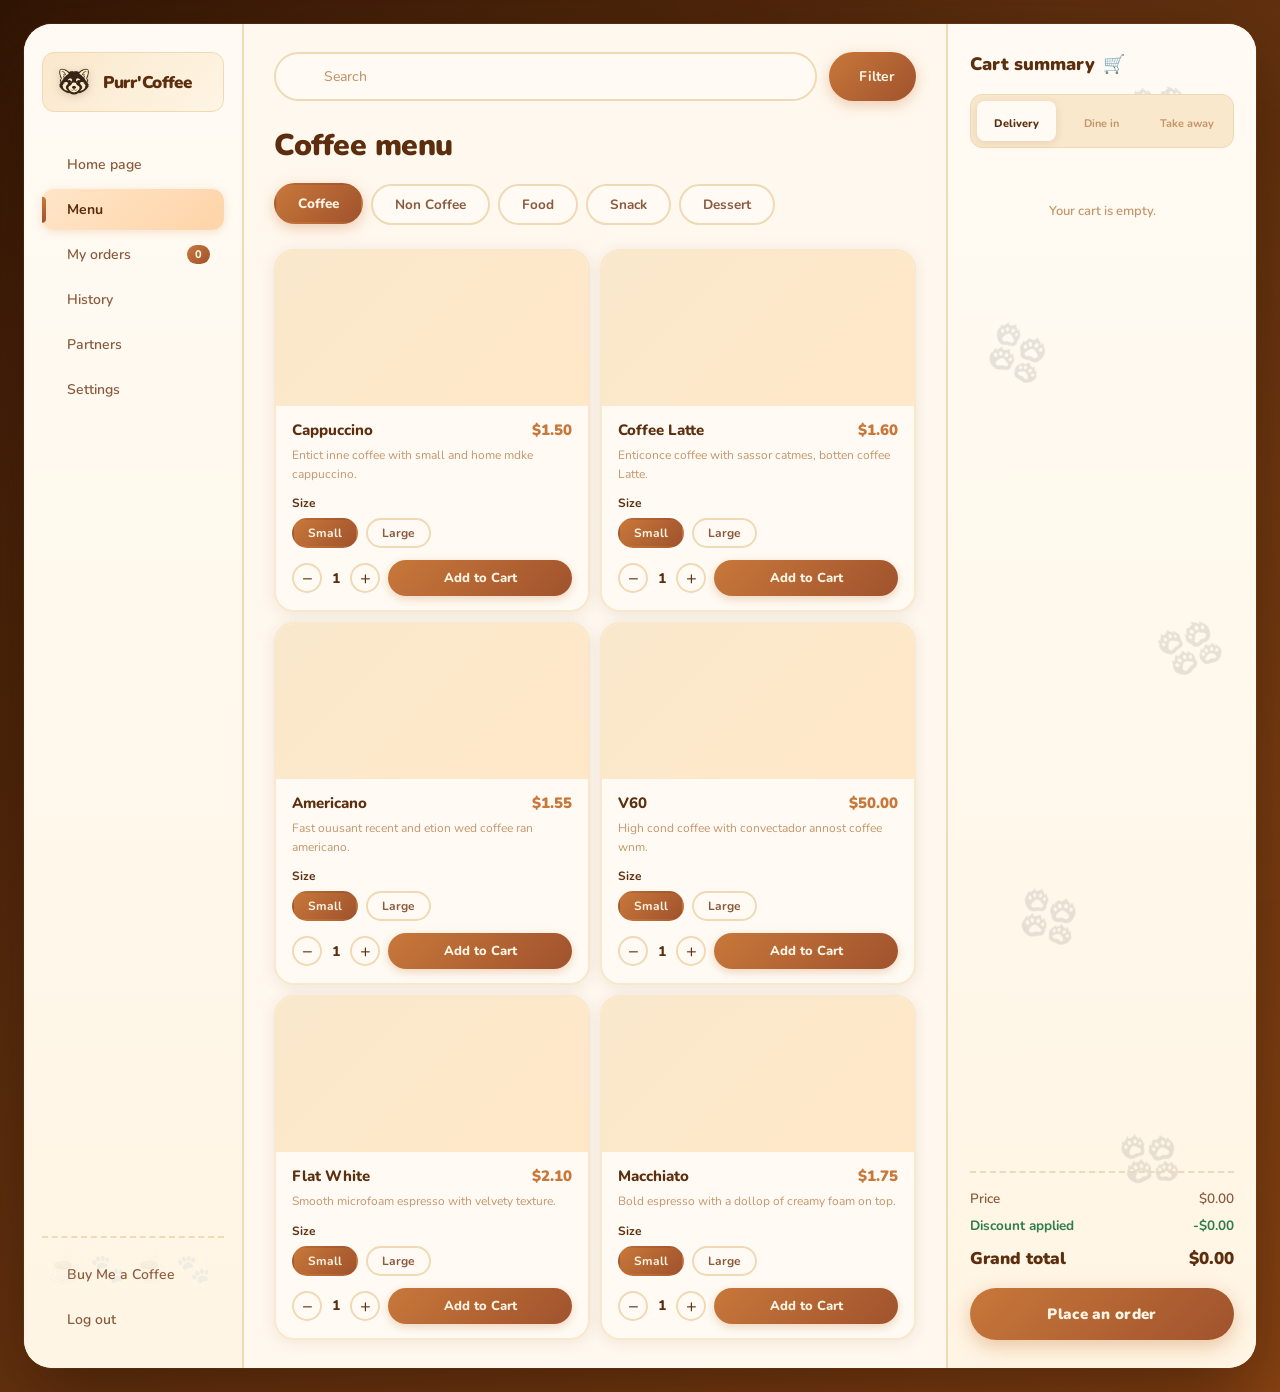
==== index.html @ 82ee4112 "Projeto Purr'Coffee Website da cafeteria Purr'Coffee." ====
<!doctype html>
<html lang="pt-BR">
  <head>
    <meta charset="UTF-8" />
    <meta name="viewport" content="width=device-width, initial-scale=1.0" />
    <title>Purr'Coffee</title>
    <link rel="stylesheet" href="css/style.css" />
    <link rel="preconnect" href="https://fonts.googleapis.com" />
    <link
      href="https://fonts.googleapis.com/css2?family=Nunito:wght@400;500;600;700;800;900&display=swap"
      rel="stylesheet"
    />
    <link
      rel="stylesheet"
      href="https://unpkg.com/@phosphor-icons/web@2.1.1/src/bold/style.css"
    />
    <link rel="stylesheet" href="css/icons.css" />
    <link rel="stylesheet" href="css/pix-modal.css" />
  </head>
  <body>
    <div class="app">
      <!-- SIDEBAR -->
      <aside class="sidebar">
        <div class="sidebar-top">
          <div class="logo">
            <img src="imgs/cabeca.png" alt="Purr'Coffee" class="logo-img" />
            <span class="logo-text">Purr'Coffee</span>
          </div>

          <nav class="nav">
            <a class="nav-link" data-page="home" href="home.html">
              <i class="ph-bold ph-house"></i>
              Home page
            </a>
            <a class="nav-link active" data-page="menu">
              <i class="ph-bold ph-list"></i>
              Menu
            </a>
            <a class="nav-link" data-page="orders" href="orders.html">
              <i class="ph-bold ph-shopping-cart"></i>
              My orders
              <span class="badge" id="cartBadge">0</span>
            </a>
            <a class="nav-link" data-page="history" href="history.html">
              <i class="ph-bold ph-clock-counter-clockwise"></i>
              History
            </a>
            <a class="nav-link" data-page="partners" href="partners.html">
              <i class="ph-bold ph-users"></i>
              Partners
            </a>
            <a class="nav-link" data-page="settings" href="settings.html">
              <i class="ph-bold ph-gear-six"></i>
              Settings
            </a>
          </nav>
        </div>

        <div class="sidebar-bottom">
          <a class="nav-link pix-donate-btn" href="#">
            <i class="ph-bold ph-heart"></i>
            Buy Me a Coffee
          </a>
          <a class="nav-link" id="logoutBtn">
            <i class="ph-bold ph-sign-out"></i>
            Log out
          </a>
        </div>
      </aside>

      <!-- MAIN CONTENT -->
      <main class="content">
        <header class="topbar">
          <div class="search-wrap">
            <i class="ph-bold ph-magnifying-glass search-icon"></i>
            <input type="text" id="search" placeholder="Search" />
          </div>
          <button class="filter-btn">
            <i class="ph-bold ph-sliders"></i>
            Filter
          </button>
        </header>

        <h1 class="page-title">Coffee menu</h1>

        <div class="tabs" id="tabs">
          <button class="tab active" data-category="coffee">Coffee</button>
          <button class="tab" data-category="noncoffee">Non Coffee</button>
          <button class="tab" data-category="food">Food</button>
          <button class="tab" data-category="snack">Snack</button>
          <button class="tab" data-category="dessert">Dessert</button>
        </div>

        <div class="products" id="products"></div>
      </main>

      <!-- CART SIDEBAR -->
      <aside class="cart-sidebar">
        <h2 class="cart-title">Cart summary</h2>

        <div class="delivery-options">
          <button class="delivery-btn active" data-type="Delivery">
            <i class="ph-bold ph-truck"></i>
            <span>Delivery</span>
          </button>
          <button class="delivery-btn" data-type="Dine in">
            <i class="ph-bold ph-fork-knife"></i>
            <span>Dine in</span>
          </button>
          <button class="delivery-btn" data-type="Take away">
            <i class="ph-bold ph-bag"></i>
            <span>Take away</span>
          </button>
        </div>

        <div class="cart-items" id="cartItems">
          <p class="empty-cart">Your cart is empty.</p>
        </div>

        <div class="cart-summary">
          <div class="summary-row">
            <span>Price</span>
            <span id="priceEl">$0.00</span>
          </div>
          <div class="summary-row discount-row">
            <span>Discount applied</span>
            <span id="discountEl">-$0.00</span>
          </div>
          <div class="summary-row total-row">
            <span>Grand total</span>
            <span id="totalEl">$0.00</span>
          </div>
        </div>

        <button class="place-order-btn" id="placeOrderBtn">
          Place an order
        </button>
      </aside>
    </div>

    <div class="toast" id="toast"></div>

    <script src="script.js"></script>
    <script src="js/pix-support.js"></script>
  </body>
</html>
---- css/style.css ----
/* ===== RESET & BASE ===== */
*,
*::before,
*::after {
  margin: 0;
  padding: 0;
  box-sizing: border-box;
}

@import url("https://fonts.googleapis.com/css2?family=Nunito:wght@400;500;600;700;800;900&display=swap");

:root {
  /* ── Paleta aconchegante ── */
  --cream: #fff5e4; /* creme quente */
  --caramel: #c8783a; /* caramelo vibrante */
  --mocha: #5c2e0e; /* marrom profundo */
  --latte: #e8a87c; /* latte suave */
  --cappuccino: #a0522d; /* cappuccino */

  /* ── Derivados do creme ── */
  --cream-dark: #f0d9b5; /* borda, hover fundo */
  --cream-mid: #fae8cc; /* fundo de abas inativas */
  --cream-light: #fffbf4; /* cards, sidebar, cart */
  --cream-bg: #fff8ee; /* fundo da área de conteúdo */

  /* ── Derivados do marrom ── */
  --brown: var(--mocha);
  --brown-mid: #8b5a3c; /* marrom médio */
  --brown-muted: #c4956a; /* placeholder, desc */
  --brown-hover: #3e1a08; /* hover profundo */

  /* ── Aliases ── */
  --border: var(--cream-dark);
  --text: var(--mocha);
  --text-muted: var(--brown-muted);

  --shadow: 0 4px 24px rgba(92, 46, 14, 0.13);
  --shadow-card: 0 2px 16px rgba(92, 46, 14, 0.09);
  --shadow-hover: 0 8px 32px rgba(92, 46, 14, 0.18);
  --radius: 20px;
  --radius-sm: 12px;
  --radius-xs: 8px;
}

body {
  font-family: "Nunito", "Inter", Arial, sans-serif;
  background: linear-gradient(135deg, #2c1203 0%, #5c2e0e 40%, #8b4513 100%);
  min-height: 100vh;
  display: flex;
  align-items: center;
  justify-content: center;
  padding: 24px;
  color: var(--mocha);
}

/* Padrão de fundo sutil */
body::before {
  content: "";
  position: fixed;
  inset: 0;
  background-image:
    radial-gradient(
      circle at 20% 30%,
      rgba(200, 120, 58, 0.08) 0%,
      transparent 50%
    ),
    radial-gradient(
      circle at 80% 70%,
      rgba(200, 120, 58, 0.06) 0%,
      transparent 50%
    );
  pointer-events: none;
  z-index: 0;
}

/* ===== APP LAYOUT ===== */
.app {
  width: 100%;
  max-width: 1240px;
  min-height: 88vh;
  display: grid;
  grid-template-columns: 220px 1fr 310px;
  background: var(--cream-bg);
  border-radius: 28px;
  overflow: hidden;
  box-shadow:
    0 32px 80px rgba(44, 18, 3, 0.55),
    0 0 0 1px rgba(200, 120, 58, 0.15);
  position: relative;
  z-index: 1;
}

/* ===== SIDEBAR ===== */
.sidebar {
  background: linear-gradient(180deg, #fffbf4 0%, #fff5e4 100%);
  padding: 28px 18px;
  display: flex;
  flex-direction: column;
  justify-content: space-between;
  border-right: 2px solid var(--cream-dark);
  position: relative;
  overflow: hidden;
}

/* Decoração de fundo da sidebar */
.sidebar::after {
  content: "☕🐾☕🐾";
  position: absolute;
  bottom: 80px;
  left: 50%;
  transform: translateX(-50%);
  font-size: 28px;
  opacity: 0.06;
  white-space: nowrap;
  pointer-events: none;
  letter-spacing: 8px;
}

.logo {
  display: flex;
  align-items: center;
  gap: 10px;
  margin-bottom: 32px;
  padding: 10px 12px;
  background: linear-gradient(135deg, var(--cream-mid), var(--cream));
  border-radius: var(--radius-sm);
  border: 1.5px solid var(--cream-dark);
}

.logo-img {
  width: 38px;
  height: 38px;
  object-fit: contain;
  flex-shrink: 0;
  filter: drop-shadow(0 2px 4px rgba(92, 46, 14, 0.2));
  animation: gentleFloat 3s ease-in-out infinite;
}

@keyframes gentleFloat {
  0%,
  100% {
    transform: translateY(0) rotate(0deg);
  }
  50% {
    transform: translateY(-4px) rotate(2deg);
  }
}

.logo-text {
  font-size: 17px;
  font-weight: 900;
  color: var(--mocha);
  letter-spacing: -0.3px;
  font-family: "Nunito", sans-serif;
}

.nav {
  display: flex;
  flex-direction: column;
  gap: 4px;
}

.nav-link {
  display: flex;
  align-items: center;
  gap: 11px;
  padding: 11px 14px;
  border-radius: var(--radius-sm);
  cursor: pointer;
  font-size: 14px;
  font-weight: 600;
  color: var(--brown-mid);
  transition:
    background 0.2s,
    color 0.2s,
    transform 0.15s;
  text-decoration: none;
  position: relative;
  font-family: "Nunito", sans-serif;
}

.nav-link svg {
  width: 18px;
  height: 18px;
  flex-shrink: 0;
}

.nav-link:hover {
  background: var(--cream-mid);
  color: var(--mocha);
  transform: translateX(2px);
}

.nav-link.active {
  background: linear-gradient(135deg, #ffe5c8, #ffd4a8);
  color: var(--mocha);
  font-weight: 700;
  box-shadow: 0 2px 10px rgba(200, 120, 58, 0.2);
}

.nav-link.active::before {
  content: "";
  position: absolute;
  left: 0;
  top: 50%;
  transform: translateY(-50%);
  width: 4px;
  height: 65%;
  background: linear-gradient(180deg, var(--caramel), var(--cappuccino));
  border-radius: 0 4px 4px 0;
}

.badge {
  background: linear-gradient(135deg, var(--caramel), var(--cappuccino));
  color: var(--cream);
  font-size: 11px;
  font-weight: 800;
  padding: 2px 8px;
  border-radius: 20px;
  margin-left: auto;
  font-family: "Nunito", sans-serif;
}

.sidebar-bottom {
  display: flex;
  flex-direction: column;
  gap: 4px;
  padding-top: 16px;
  border-top: 2px dashed var(--cream-dark);
}

/* ===== MAIN CONTENT ===== */
.content {
  padding: 28px 30px;
  overflow-y: auto;
  background: var(--cream-bg);
}

.topbar {
  display: flex;
  gap: 12px;
  margin-bottom: 24px;
}

.search-wrap {
  flex: 1;
  position: relative;
}

.search-icon {
  position: absolute;
  left: 18px;
  top: 50%;
  transform: translateY(-50%);
  font-size: 17px;
  color: var(--brown-muted);
  pointer-events: none;
  line-height: 1;
}

#search {
  width: 100%;
  padding: 13px 18px 13px 48px;
  border-radius: 50px;
  border: 2px solid var(--cream-dark);
  background: var(--cream-light);
  font-size: 14px;
  color: var(--mocha);
  outline: none;
  transition:
    border-color 0.2s,
    box-shadow 0.2s;
  font-family: "Nunito", sans-serif;
  font-weight: 600;
}

#search:focus {
  border-color: var(--caramel);
  box-shadow: 0 0 0 3px rgba(200, 120, 58, 0.12);
}

#search::placeholder {
  color: var(--brown-muted);
  font-weight: 500;
}

.filter-btn {
  display: flex;
  align-items: center;
  gap: 8px;
  padding: 13px 22px;
  border-radius: 50px;
  border: none;
  background: linear-gradient(135deg, var(--caramel), var(--cappuccino));
  color: var(--cream);
  font-size: 14px;
  font-weight: 700;
  cursor: pointer;
  transition:
    transform 0.18s,
    box-shadow 0.18s;
  font-family: "Nunito", sans-serif;
  box-shadow: 0 4px 14px rgba(200, 120, 58, 0.35);
}

.filter-btn svg {
  width: 16px;
  height: 16px;
}

.filter-btn:hover {
  transform: translateY(-2px);
  box-shadow: 0 6px 20px rgba(200, 120, 58, 0.45);
}

.filter-btn:active {
  transform: translateY(0);
}

.page-title {
  font-size: 30px;
  font-weight: 900;
  margin-bottom: 18px;
  color: var(--mocha);
  font-family: "Nunito", sans-serif;
  letter-spacing: -0.5px;
}

.page-title::after {
  font-size: 24px;
}

/* ===== TABS ===== */
.tabs {
  display: flex;
  gap: 8px;
  margin-bottom: 24px;
  flex-wrap: wrap;
}

.tab {
  padding: 9px 22px;
  border-radius: 50px;
  border: 2px solid var(--cream-dark);
  background: var(--cream-light);
  color: var(--brown-mid);
  font-size: 13.5px;
  font-weight: 700;
  cursor: pointer;
  transition: all 0.2s;
  font-family: "Nunito", sans-serif;
}

.tab:hover {
  border-color: var(--caramel);
  color: var(--caramel);
  background: #fff1e0;
  transform: translateY(-1px);
}

.tab.active {
  background: linear-gradient(135deg, var(--caramel), var(--cappuccino));
  border-color: transparent;
  color: var(--cream);
  font-weight: 800;
  box-shadow: 0 4px 14px rgba(200, 120, 58, 0.35);
  transform: translateY(-1px);
}

/* ===== PRODUCT GRID ===== */
.products {
  display: grid;
  grid-template-columns: repeat(auto-fill, minmax(300px, 1fr));
  gap: 10px;
}

.card {
  background: var(--cream-light);
  border-radius: var(--radius);
  overflow: hidden;
  box-shadow: var(--shadow-card);
  display: flex;
  flex-direction: column;
  transition:
    box-shadow 0.25s,
    transform 0.25s;
  border: 2px solid var(--cream-mid);
}

.card:hover {
  box-shadow: var(--shadow-hover);
  transform: translateY(-4px) scale(1.01);
  border-color: var(--cream-dark);
}

.card-img {
  width: 100%;
  height: 155px;
  object-fit: cover;
  display: block;
  background: linear-gradient(135deg, var(--cream-mid), var(--cream));
}

.card-img-placeholder {
  width: 100%;
  height: 155px;
  background: linear-gradient(135deg, var(--cream-mid) 0%, #ffe8c8 100%);
  display: flex;
  align-items: center;
  justify-content: center;
  font-size: 60px;
}

.card-body {
  padding: 14px 16px;
  flex: 1;
  display: flex;
  flex-direction: column;
  gap: 0;
}

.card-header {
  display: flex;
  justify-content: space-between;
  align-items: flex-start;
  margin-bottom: 6px;
}

.card-name {
  font-size: 15px;
  font-weight: 800;
  color: var(--mocha);
  font-family: "Nunito", sans-serif;
}

.card-price {
  font-size: 15px;
  font-weight: 900;
  color: var(--caramel);
  white-space: nowrap;
  font-family: "Nunito", sans-serif;
}

.card-desc {
  font-size: 12px;
  color: var(--brown-muted);
  line-height: 1.55;
  margin-bottom: 12px;
  flex: 1;
  min-height: 0;
  font-family: "Nunito", sans-serif;
}

.size-label {
  font-size: 12px;
  font-weight: 700;
  color: var(--mocha);
  margin-bottom: 7px;
  font-family: "Nunito", sans-serif;
}

.sizes {
  display: flex;
  gap: 8px;
  margin-bottom: 12px;
}

.size-btn {
  padding: 5px 14px;
  border-radius: 50px;
  border: 2px solid var(--cream-dark);
  background: var(--cream-light);
  font-size: 12px;
  font-weight: 700;
  color: var(--brown-mid);
  cursor: pointer;
  transition: all 0.18s;
  font-family: "Nunito", sans-serif;
}

.size-btn:hover {
  border-color: var(--caramel);
  color: var(--caramel);
}

.size-btn.active {
  background: linear-gradient(135deg, var(--caramel), var(--cappuccino));
  border-color: transparent;
  color: var(--cream);
}

.card-actions {
  display: flex;
  align-items: center;
  gap: 8px;
  margin-top: auto;
}

.qty-controls {
  display: flex;
  align-items: center;
  gap: 4px;
  flex-shrink: 0;
}

.qty-btn {
  width: 30px;
  height: 30px;
  border-radius: 50%;
  border: 2px solid var(--cream-dark);
  background: var(--cream-light);
  font-size: 18px;
  color: var(--mocha);
  cursor: pointer;
  display: flex;
  align-items: center;
  justify-content: center;
  transition: all 0.15s;
  line-height: 1;
  padding: 0;
  flex-shrink: 0;
  font-family: "Nunito", sans-serif;
}

.qty-btn:hover {
  border-color: var(--caramel);
  background: #fff1e0;
  color: var(--caramel);
  transform: scale(1.1);
}

.qty-display {
  font-size: 14px;
  font-weight: 800;
  min-width: 20px;
  text-align: center;
  color: var(--mocha);
  font-family: "Nunito", sans-serif;
}

.add-btn {
  flex: 1;
  height: 36px;
  padding: 0 14px;
  border-radius: 50px;
  border: none;
  background: linear-gradient(135deg, var(--caramel), var(--cappuccino));
  color: var(--cream);
  font-size: 13px;
  font-weight: 800;
  cursor: pointer;
  transition:
    transform 0.18s,
    box-shadow 0.18s;
  white-space: nowrap;
  display: flex;
  align-items: center;
  justify-content: center;
  font-family: "Nunito", sans-serif;
  box-shadow: 0 3px 10px rgba(200, 120, 58, 0.3);
}

.add-btn:hover {
  transform: translateY(-2px);
  box-shadow: 0 6px 18px rgba(200, 120, 58, 0.45);
}

.add-btn:active {
  transform: translateY(0);
}

/* ===== CART SIDEBAR ===== */
.cart-sidebar {
  background: linear-gradient(180deg, #fffbf4 0%, #fff5e4 100%);
  border-left: 2px solid var(--cream-dark);
  padding: 28px 22px;
  display: flex;
  flex-direction: column;
  gap: 0;
  overflow-y: auto;
  position: relative;
}

/* Garante que o conteúdo fique acima das patinhas */
.cart-sidebar > * {
  position: relative;
  z-index: 1;
}

.paw-stamp {
  position: absolute;
  width: 64px;
  height: 64px;
  object-fit: contain;
  opacity: 0.1;
  pointer-events: none;
  user-select: none;
  z-index: 0;
  filter: sepia(1) saturate(0.5) brightness(0.4);
}

.cart-title {
  font-size: 18px;
  font-weight: 900;
  margin-bottom: 18px;
  color: var(--mocha);
  font-family: "Nunito", sans-serif;
  display: flex;
  align-items: center;
  gap: 8px;
}

.cart-title::after {
  content: "🛒";
  font-size: 18px;
}

/* ===== DELIVERY OPTIONS ===== */
.delivery-options {
  display: flex;
  gap: 6px;
  background: var(--cream-mid);
  border-radius: var(--radius-sm);
  padding: 6px;
  margin-bottom: 20px;
  border: 1.5px solid var(--cream-dark);
}

.delivery-btn {
  flex: 1;
  display: flex;
  flex-direction: column;
  align-items: center;
  gap: 5px;
  padding: 10px 6px;
  border-radius: var(--radius-xs);
  border: none;
  background: transparent;
  color: var(--brown-muted);
  font-size: 11px;
  font-weight: 700;
  cursor: pointer;
  transition: all 0.2s;
  font-family: "Nunito", sans-serif;
}

.delivery-btn svg {
  width: 20px;
  height: 20px;
}

.delivery-btn.active {
  background: var(--cream-light);
  color: var(--mocha);
  box-shadow: 0 2px 10px rgba(92, 46, 14, 0.12);
  font-weight: 800;
  border-radius: var(--radius-xs);
}

/* ===== CART ITEMS ===== */
.cart-items {
  flex: 1;
  display: flex;
  flex-direction: column;
  gap: 12px;
  margin-bottom: 20px;
  min-height: 80px;
}

.empty-cart {
  display: flex;
  flex-direction: column;
  align-items: center;
  gap: 10px;
  font-size: 13px;
  color: var(--brown-muted);
  text-align: center;
  padding: 24px 0;
  font-family: "Nunito", sans-serif;
  font-weight: 600;
}

.empty-cart i {
  font-size: 38px;
  color: var(--caramel);
  opacity: 0.6;
}

.cart-item {
  display: grid;
  grid-template-columns: 48px 1fr auto;
  gap: 10px;
  align-items: center;
  background: var(--cream-light);
  padding: 10px 12px;
  border-radius: var(--radius-sm);
  border: 1.5px solid var(--cream-dark);
  transition:
    transform 0.15s,
    box-shadow 0.15s;
}

.cart-item:hover {
  transform: translateX(2px);
  box-shadow: 0 3px 12px rgba(92, 46, 14, 0.08);
}

.cart-thumb {
  width: 48px;
  height: 48px;
  border-radius: 12px;
  background: linear-gradient(135deg, var(--cream-mid), #ffe8c8);
  display: flex;
  align-items: center;
  justify-content: center;
  font-size: 22px;
  overflow: hidden;
  flex-shrink: 0;
}

.cart-thumb img {
  width: 100%;
  height: 100%;
  object-fit: cover;
}

.cart-item-info {
  overflow: hidden;
}

.cart-item-name {
  font-size: 13px;
  font-weight: 800;
  color: var(--mocha);
  white-space: nowrap;
  overflow: hidden;
  text-overflow: ellipsis;
  font-family: "Nunito", sans-serif;
}

.cart-item-price {
  font-size: 12px;
  color: var(--caramel);
  margin-top: 2px;
  font-weight: 700;
  font-family: "Nunito", sans-serif;
}

.cart-qty-controls {
  display: flex;
  align-items: center;
  gap: 6px;
}

.cart-qty-btn {
  width: 24px;
  height: 24px;
  border-radius: 50%;
  border: 2px solid var(--cream-dark);
  background: var(--cream-light);
  font-size: 14px;
  color: var(--mocha);
  cursor: pointer;
  display: flex;
  align-items: center;
  justify-content: center;
  line-height: 1;
  transition: all 0.15s;
  font-family: "Nunito", sans-serif;
}

.cart-qty-btn:hover {
  background: #fff1e0;
  border-color: var(--caramel);
  color: var(--caramel);
}

.cart-qty-display {
  font-size: 13px;
  font-weight: 800;
  min-width: 14px;
  text-align: center;
  color: var(--mocha);
  font-family: "Nunito", sans-serif;
}

/* ===== CART SUMMARY ===== */
.cart-summary {
  border-top: 2px dashed var(--cream-dark);
  padding-top: 16px;
  display: flex;
  flex-direction: column;
  gap: 8px;
  margin-bottom: 18px;
}

.summary-row {
  display: flex;
  justify-content: space-between;
  font-size: 13.5px;
  color: var(--brown-mid);
  font-family: "Nunito", sans-serif;
  font-weight: 600;
}

.discount-row {
  color: #2e7d4f;
  font-weight: 700;
}

.total-row {
  font-size: 17px;
  font-weight: 900;
  color: var(--mocha);
  margin-top: 4px;
  font-family: "Nunito", sans-serif;
}

.place-order-btn {
  width: 100%;
  padding: 16px;
  border-radius: 50px;
  border: none;
  background: linear-gradient(
    135deg,
    var(--caramel) 0%,
    var(--cappuccino) 100%
  );
  color: var(--cream);
  font-size: 15px;
  font-weight: 900;
  cursor: pointer;
  transition:
    transform 0.2s,
    box-shadow 0.2s;
  letter-spacing: 0.3px;
  font-family: "Nunito", sans-serif;
  box-shadow: 0 6px 20px rgba(200, 120, 58, 0.4);
}

.place-order-btn:hover {
  transform: translateY(-3px);
  box-shadow: 0 10px 28px rgba(200, 120, 58, 0.55);
}

.place-order-btn:active {
  transform: translateY(0);
}

/* ===== TOAST ===== */
.toast {
  position: fixed;
  bottom: 28px;
  right: 28px;
  background: linear-gradient(135deg, var(--mocha), var(--brown-hover));
  color: var(--cream);
  padding: 14px 22px;
  border-radius: 18px;
  font-size: 14px;
  font-weight: 700;
  box-shadow: 0 8px 28px rgba(44, 18, 3, 0.45);
  z-index: 9999;
  opacity: 0;
  transform: translateY(14px) scale(0.95);
  transition:
    opacity 0.28s,
    transform 0.28s;
  pointer-events: none;
  font-family: "Nunito", sans-serif;
  border: 1.5px solid rgba(200, 120, 58, 0.3);
}

.toast::before {
  content: "☕ ";
}

.toast.show {
  opacity: 1;
  transform: translateY(0) scale(1);
}

/* ===== SCROLLBAR ===== */
::-webkit-scrollbar {
  width: 6px;
}
::-webkit-scrollbar-track {
  background: var(--cream-mid);
  border-radius: 10px;
}
::-webkit-scrollbar-thumb {
  background: var(--cream-dark);
  border-radius: 10px;
}
::-webkit-scrollbar-thumb:hover {
  background: var(--brown-muted);
}

/* ===== RESPONSIVE ===== */
@media (max-width: 1000px) {
  .app {
    grid-template-columns: 210px 1fr;
  }
  .cart-sidebar {
    display: none;
  }
}

@media (max-width: 680px) {
  .app {
    grid-template-columns: 1fr;
  }
  .sidebar {
    display: none;
  }
}

/* ===== LAYOUT INTERNO (páginas sem cart-sidebar) ===== */
@keyframes fadeUp {
  from {
    opacity: 0;
    transform: translateY(18px);
  }
  to {
    opacity: 1;
    transform: translateY(0);
  }
}
@keyframes cardIn {
  from {
    opacity: 0;
    transform: translateY(12px) scale(0.97);
  }
  to {
    opacity: 1;
    transform: translateY(0) scale(1);
  }
}
@keyframes bounceIn {
  0% {
    opacity: 0;
    transform: scale(0.6);
  }
  60% {
    transform: scale(1.05);
  }
  100% {
    opacity: 1;
    transform: scale(1);
  }
}

.app-inner {
  width: 100%;
  max-width: 1240px;
  min-height: 100vh;
  margin: 0 auto;
  display: grid;
  grid-template-columns: 220px 1fr;
  background: var(--cream-bg);
  border-radius: 28px;
  overflow: hidden;
  box-shadow:
    0 32px 80px rgba(44, 18, 3, 0.55),
    0 0 0 1px rgba(200, 120, 58, 0.15);
}

.app-inner .sidebar {
  min-height: 100vh;
  position: sticky;
  top: 0;
  align-self: stretch;
}

.app-inner .content {
  padding: 36px 40px;
}

/* ── Page header ── */
.page-header {
  display: flex;
  justify-content: space-between;
  align-items: flex-start;
  margin-bottom: 28px;
  animation: fadeUp 0.5s ease both;
}

.page-sub {
  font-size: 14px;
  color: var(--brown-muted);
  font-family: "Nunito", sans-serif;
  font-weight: 600;
}

.back-btn {
  display: flex;
  align-items: center;
  gap: 8px;
  padding: 10px 22px;
  border-radius: 50px;
  border: 2px solid var(--cream-dark);
  background: var(--cream-light);
  color: var(--brown-mid);
  font-size: 13px;
  font-weight: 700;
  text-decoration: none;
  transition: all 0.2s;
  font-family: "Nunito", sans-serif;
}
.back-btn svg {
  width: 16px;
  height: 16px;
}
.back-btn:hover {
  border-color: var(--caramel);
  color: var(--caramel);
  background: #fff1e0;
  transform: translateX(-2px);
}

/* ── Responsive inner ── */
@media (max-width: 780px) {
  .app-inner {
    grid-template-columns: 1fr;
    border-radius: 0;
  }
  .app-inner .sidebar {
    display: none;
  }
  .app-inner .content {
    padding: 24px 20px;
  }
}
---- css/icons.css ----
/* ===== PHOSPHOR ICONS — tamanho e cor na paleta ===== */

/* Ícones da sidebar */
.nav-link i {
  font-size: 18px;
  flex-shrink: 0;
  color: currentColor;
  line-height: 1;
}

/* Ícones da topbar (filter, search) */
.filter-btn i,
.back-btn i {
  font-size: 17px;
  line-height: 1;
}

/* Ícones dentro de botões de entrega */
.delivery-btn i {
  font-size: 20px;
  line-height: 1;
}

/* Ícones de tabs nav (orders) */
.tab-nav i {
  font-size: 16px;
  line-height: 1;
}

/* Ícones em settings */
.s-nav-btn i {
  font-size: 17px;
  flex-shrink: 0;
  line-height: 1;
}

/* Ícones nos inputs do login */
.icon-left i {
  font-size: 16px;
  color: var(--brown-muted);
}

/* Ícone de toggle senha */
.toggle-pw i {
  font-size: 17px;
}

/* Garante que qualquer ícone Phosphor herde a cor do pai */
[class^="ph-"],
[class*=" ph-"] {
  color: inherit;
}
---- css/pix-modal.css ----
/* ===== MODAL PIX — Apoio via Buy Me a Coffee ===== */
.pix-overlay {
  position: fixed;
  inset: 0;
  z-index: 9999;
  display: flex;
  align-items: center;
  justify-content: center;
  padding: 20px;
  background: rgba(44, 18, 3, 0.55);
  backdrop-filter: blur(4px);
  opacity: 0;
  visibility: hidden;
  transition:
    opacity 0.25s ease,
    visibility 0.25s ease;
}

.pix-overlay.open {
  opacity: 1;
  visibility: visible;
}

.pix-modal {
  width: 100%;
  max-width: 420px;
  max-height: 92vh;
  overflow-y: auto;
  background: linear-gradient(180deg, #fffbf4 0%, #fff5e4 100%);
  border: 2px solid var(--cream-dark, #f0d9b5);
  border-radius: 24px;
  box-shadow: 0 24px 64px rgba(44, 18, 3, 0.35);
  transform: translateY(20px) scale(0.97);
  transition: transform 0.25s ease;
}

.pix-overlay.open .pix-modal {
  transform: translateY(0) scale(1);
}

.pix-modal-header {
  display: flex;
  align-items: flex-start;
  justify-content: space-between;
  gap: 12px;
  padding: 24px 24px 0;
}

.pix-modal-title {
  font-size: 22px;
  font-weight: 900;
  color: var(--mocha, #5c2e0e);
  line-height: 1.2;
}

.pix-modal-subtitle {
  margin-top: 6px;
  font-size: 14px;
  color: var(--brown-muted, #c4956a);
  font-weight: 600;
}

.pix-close-btn {
  flex-shrink: 0;
  width: 36px;
  height: 36px;
  border: none;
  border-radius: 10px;
  background: var(--cream-mid, #fae8cc);
  color: var(--mocha, #5c2e0e);
  font-size: 20px;
  cursor: pointer;
  display: flex;
  align-items: center;
  justify-content: center;
  transition: background 0.2s;
}

.pix-close-btn:hover {
  background: var(--cream-dark, #f0d9b5);
}

.pix-modal-body {
  padding: 20px 24px 24px;
}

.pix-amount-label {
  font-size: 13px;
  font-weight: 700;
  color: var(--brown-mid, #8b5a3c);
  margin-bottom: 10px;
}

.pix-amount-grid {
  display: grid;
  grid-template-columns: repeat(2, 1fr);
  gap: 10px;
  margin-bottom: 16px;
}

.pix-amount-btn {
  padding: 14px 12px;
  border: 2px solid var(--cream-dark, #f0d9b5);
  border-radius: 14px;
  background: #fff;
  color: var(--mocha, #5c2e0e);
  font-family: inherit;
  font-size: 15px;
  font-weight: 800;
  cursor: pointer;
  transition:
    border-color 0.2s,
    background 0.2s,
    transform 0.15s;
}

.pix-amount-btn small {
  display: block;
  font-size: 11px;
  font-weight: 600;
  color: var(--brown-muted, #c4956a);
  margin-top: 2px;
}

.pix-amount-btn small i {
  vertical-align: -2px;
  margin-right: 4px;
  font-size: 13px;
}

.pix-amount-btn:hover {
  border-color: var(--caramel, #c8783a);
  transform: translateY(-1px);
}

.pix-amount-btn.active {
  border-color: var(--caramel, #c8783a);
  background: linear-gradient(135deg, #ffe5c8, #ffd4a8);
  box-shadow: 0 4px 14px rgba(200, 120, 58, 0.25);
}

.pix-custom-row {
  display: flex;
  align-items: center;
  gap: 8px;
  margin-bottom: 18px;
}

.pix-custom-prefix {
  font-size: 16px;
  font-weight: 800;
  color: var(--mocha, #5c2e0e);
}

.pix-custom-input {
  flex: 1;
  padding: 12px 14px;
  border: 2px solid var(--cream-dark, #f0d9b5);
  border-radius: 12px;
  font-family: inherit;
  font-size: 16px;
  font-weight: 700;
  color: var(--mocha, #5c2e0e);
  background: #fff;
  outline: none;
  transition: border-color 0.2s;
}

.pix-custom-input:focus {
  border-color: var(--caramel, #c8783a);
}

.pix-generate-btn {
  width: 100%;
  padding: 14px;
  border: none;
  border-radius: 14px;
  background: linear-gradient(135deg, var(--caramel, #c8783a), #a0522d);
  color: #fff;
  font-family: inherit;
  font-size: 15px;
  font-weight: 800;
  cursor: pointer;
  display: flex;
  align-items: center;
  justify-content: center;
  gap: 8px;
  transition:
    transform 0.15s,
    box-shadow 0.2s;
  box-shadow: 0 4px 16px rgba(200, 120, 58, 0.35);
}

.pix-generate-btn:hover {
  transform: translateY(-1px);
  box-shadow: 0 6px 20px rgba(200, 120, 58, 0.45);
}

.pix-result {
  margin-top: 22px;
  padding-top: 22px;
  border-top: 2px dashed var(--cream-dark, #f0d9b5);
  display: none;
}

.pix-result.visible {
  display: block;
  animation: pixFadeIn 0.35s ease;
}

@keyframes pixFadeIn {
  from {
    opacity: 0;
    transform: translateY(8px);
  }
  to {
    opacity: 1;
    transform: translateY(0);
  }
}

.pix-qr-wrap {
  display: flex;
  justify-content: center;
  margin-bottom: 16px;
}

.pix-qr-wrap canvas,
.pix-qr-wrap img {
  border-radius: 16px;
  border: 3px solid #fff;
  box-shadow: var(--shadow-card, 0 2px 16px rgba(92, 46, 14, 0.09));
}

.pix-value-display {
  text-align: center;
  font-size: 28px;
  font-weight: 900;
  color: var(--caramel, #c8783a);
  margin-bottom: 14px;
}

.pix-copy-box {
  position: relative;
  margin-bottom: 12px;
}

.pix-copy-text {
  width: 100%;
  min-height: 72px;
  padding: 12px 14px;
  border: 2px solid var(--cream-dark, #f0d9b5);
  border-radius: 12px;
  background: #fff;
  font-family: "Courier New", monospace;
  font-size: 11px;
  line-height: 1.4;
  color: var(--brown-mid, #8b5a3c);
  resize: none;
  outline: none;
  word-break: break-all;
}

.pix-copy-btn {
  width: 100%;
  padding: 12px;
  border: 2px solid var(--caramel, #c8783a);
  border-radius: 12px;
  background: transparent;
  color: var(--caramel, #c8783a);
  font-family: inherit;
  font-size: 14px;
  font-weight: 800;
  cursor: pointer;
  display: flex;
  align-items: center;
  justify-content: center;
  gap: 8px;
  transition:
    background 0.2s,
    color 0.2s;
}

.pix-copy-btn:hover {
  background: var(--caramel, #c8783a);
  color: #fff;
}

.pix-copy-btn.copied {
  background: #2d8a4e;
  border-color: #2d8a4e;
  color: #fff;
}

.pix-hint {
  margin-top: 14px;
  padding: 12px 14px;
  border-radius: 12px;
  background: var(--cream-mid, #fae8cc);
  font-size: 12px;
  font-weight: 600;
  color: var(--brown-mid, #8b5a3c);
  line-height: 1.5;
  text-align: center;
}

.pix-key-info {
  margin-top: 10px;
  font-size: 12px;
  font-weight: 600;
  color: var(--brown-muted, #c4956a);
  text-align: center;
}

.pix-error {
  margin-top: 12px;
  padding: 10px 12px;
  border-radius: 10px;
  background: #ffe8e8;
  color: #a02020;
  font-size: 13px;
  font-weight: 600;
  display: none;
}

.pix-error.visible {
  display: block;
}
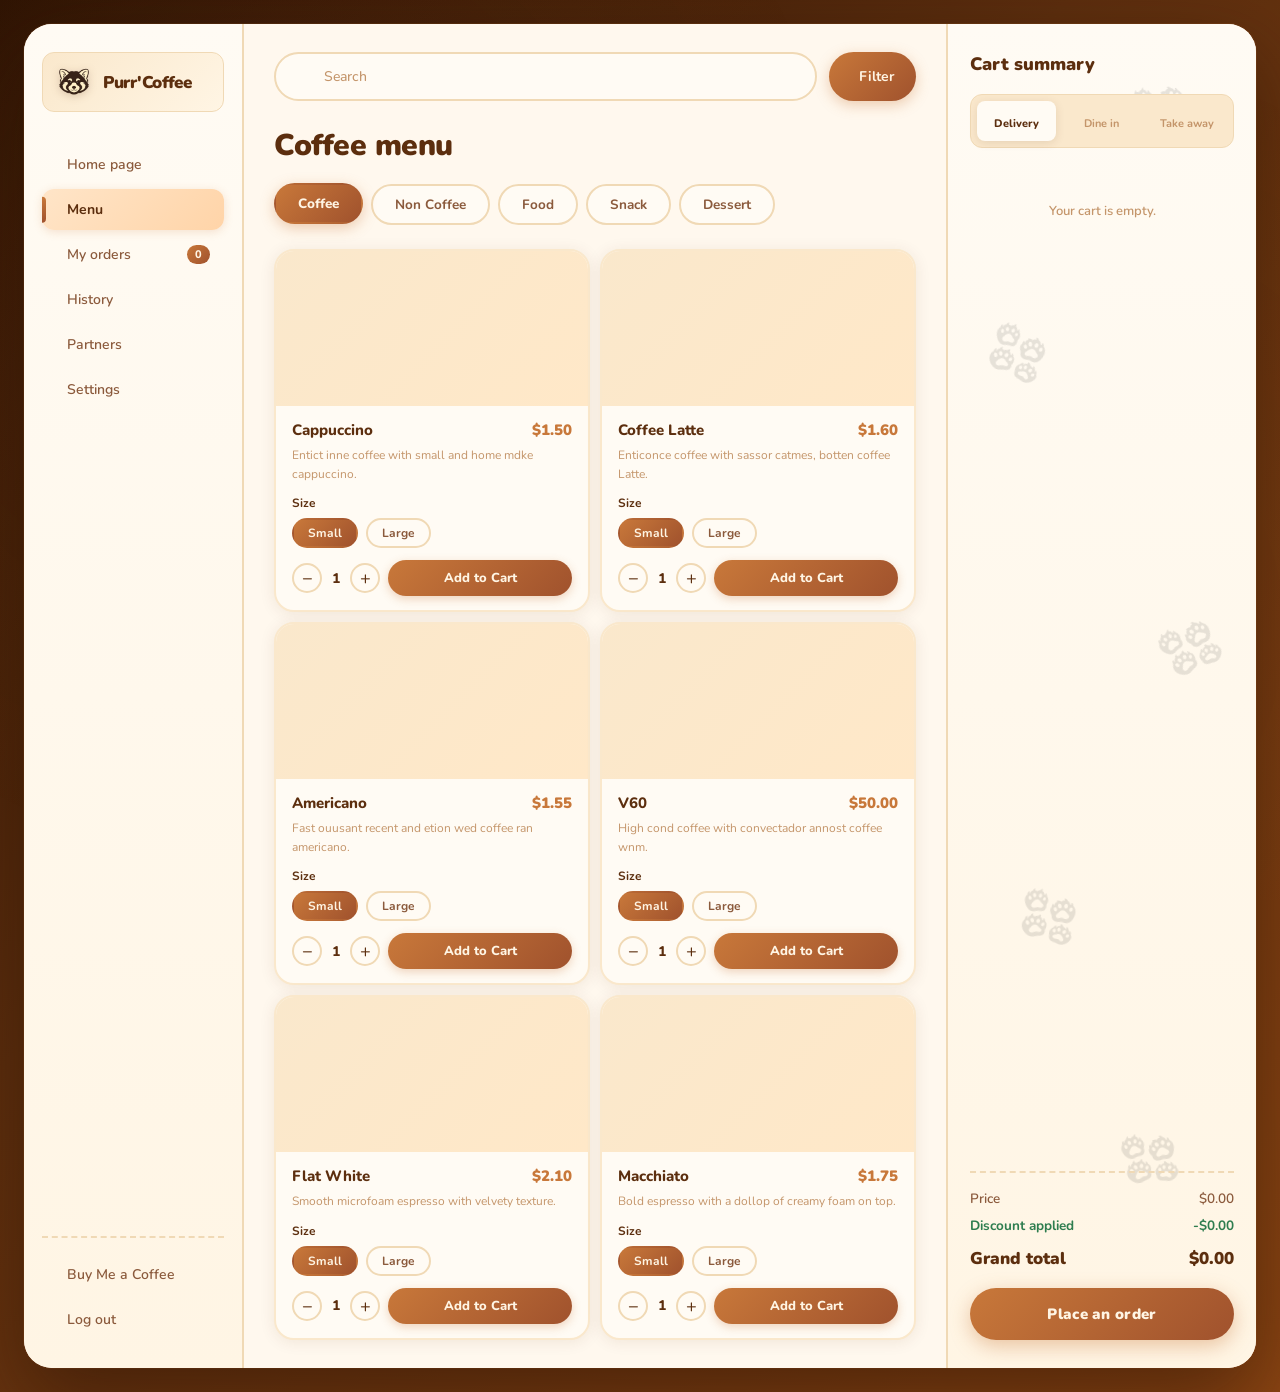
==== commit bbece527: "Ajustando Ajustando as configurações" ====
--- a/index.html
+++ b/index.html
@@ -16,6 +16,7 @@
     />
     <link rel="stylesheet" href="css/icons.css" />
     <link rel="stylesheet" href="css/pix-modal.css" />
+    <link rel="stylesheet" href="css/mobile-nav.css" />
   </head>
   <body>
     <div class="app">
@@ -73,15 +74,15 @@
         <header class="topbar">
           <div class="search-wrap">
             <i class="ph-bold ph-magnifying-glass search-icon"></i>
-            <input type="text" id="search" placeholder="Search" />
+            <input type="text" id="search" data-i18n-placeholder="menu.search" placeholder="Search" />
           </div>
           <button class="filter-btn">
             <i class="ph-bold ph-sliders"></i>
-            Filter
+            <span data-i18n="menu.filter">Filter</span>
           </button>
         </header>
 
-        <h1 class="page-title">Coffee menu</h1>
+        <h1 class="page-title" data-i18n="menu.title">Coffee menu</h1>
 
         <div class="tabs" id="tabs">
           <button class="tab active" data-category="coffee">Coffee</button>
@@ -96,18 +97,18 @@
 
       <!-- CART SIDEBAR -->
       <aside class="cart-sidebar">
-        <h2 class="cart-title">Cart summary</h2>
+        <h2 class="cart-title" data-i18n="menu.cartTitle">Cart summary</h2>
 
         <div class="delivery-options">
-          <button class="delivery-btn active" data-type="Delivery">
+          <button class="delivery-btn active" data-type="delivery">
             <i class="ph-bold ph-truck"></i>
             <span>Delivery</span>
           </button>
-          <button class="delivery-btn" data-type="Dine in">
+          <button class="delivery-btn" data-type="dinein">
             <i class="ph-bold ph-fork-knife"></i>
             <span>Dine in</span>
           </button>
-          <button class="delivery-btn" data-type="Take away">
+          <button class="delivery-btn" data-type="takeaway">
             <i class="ph-bold ph-bag"></i>
             <span>Take away</span>
           </button>
@@ -119,20 +120,20 @@
 
         <div class="cart-summary">
           <div class="summary-row">
-            <span>Price</span>
+            <span data-i18n="menu.price">Price</span>
             <span id="priceEl">$0.00</span>
           </div>
           <div class="summary-row discount-row">
-            <span>Discount applied</span>
+            <span data-i18n="menu.discount">Discount applied</span>
             <span id="discountEl">-$0.00</span>
           </div>
           <div class="summary-row total-row">
-            <span>Grand total</span>
+            <span data-i18n="menu.total">Grand total</span>
             <span id="totalEl">$0.00</span>
           </div>
         </div>
 
-        <button class="place-order-btn" id="placeOrderBtn">
+        <button class="place-order-btn" id="placeOrderBtn" data-i18n="menu.placeOrder">
           Place an order
         </button>
       </aside>
@@ -140,6 +141,8 @@
 
     <div class="toast" id="toast"></div>
 
+    <script src="js/settings.js"></script>
+    <script src="js/mobile-nav.js"></script>
     <script src="script.js"></script>
     <script src="js/pix-support.js"></script>
   </body>
--- a/css/style.css
+++ b/css/style.css
@@ -104,7 +104,7 @@
 
 /* Decoração de fundo da sidebar */
 .sidebar::after {
-  content: "☕🐾☕🐾";
+  content: "";
   position: absolute;
   bottom: 80px;
   left: 50%;
@@ -611,7 +611,7 @@
 }
 
 .cart-title::after {
-  content: "🛒";
+  content: "";
   font-size: 18px;
 }
 
@@ -870,10 +870,6 @@
   border: 1.5px solid rgba(200, 120, 58, 0.3);
 }
 
-.toast::before {
-  content: "☕ ";
-}
-
 .toast.show {
   opacity: 1;
   transform: translateY(0) scale(1);
@@ -908,9 +904,6 @@
 @media (max-width: 680px) {
   .app {
     grid-template-columns: 1fr;
-  }
-  .sidebar {
-    display: none;
   }
 }
 
@@ -1023,10 +1016,4 @@
     grid-template-columns: 1fr;
     border-radius: 0;
   }
-  .app-inner .sidebar {
-    display: none;
-  }
-  .app-inner .content {
-    padding: 24px 20px;
-  }
-}
+}
--- a/css/mobile-nav.css
+++ b/css/mobile-nav.css
@@ -0,0 +1,387 @@
+/* ===== MOBILE NAV — menu cookie drawer + carrinho ===== */
+
+.mobile-header,
+.nav-overlay,
+.cart-overlay,
+.sidebar-close,
+.cart-sheet-close,
+.cart-sheet-handle {
+  display: none;
+}
+
+@media (max-width: 1000px) {
+  body {
+    padding: 0;
+    align-items: stretch;
+  }
+
+  .app,
+  .app-inner {
+    display: block !important;
+    max-width: 100%;
+    min-height: 100vh;
+    border-radius: 0;
+    isolation: isolate;
+    overflow-x: hidden;
+  }
+
+  /* ── Header mobile ── */
+  .mobile-header {
+    display: flex;
+    align-items: center;
+    justify-content: space-between;
+    gap: 12px;
+    margin: -4px -4px 20px;
+    padding-bottom: 16px;
+    border-bottom: 2px solid var(--cream-dark);
+    position: sticky;
+    top: 0;
+    z-index: 50;
+    background: var(--cream-bg);
+  }
+
+  .mobile-logo {
+    display: flex;
+    align-items: center;
+    gap: 8px;
+    text-decoration: none;
+    color: var(--mocha);
+    font-weight: 900;
+    font-size: 16px;
+    min-width: 0;
+    flex: 1;
+    justify-content: center;
+  }
+
+  .mobile-logo img {
+    width: 32px;
+    height: 32px;
+    object-fit: contain;
+    flex-shrink: 0;
+  }
+
+  .mobile-logo span {
+    white-space: nowrap;
+    overflow: hidden;
+    text-overflow: ellipsis;
+  }
+
+  /* ── Botão menu cookie ── */
+  .cookie-menu-btn {
+    display: flex;
+    flex-direction: column;
+    align-items: center;
+    justify-content: center;
+    gap: 1px;
+    width: 52px;
+    height: 52px;
+    flex-shrink: 0;
+    border: 2.5px solid #8b5a3c;
+    border-radius: 50%;
+    background:
+      radial-gradient(circle at 30% 28%, #5c2e0e 3px, transparent 3.5px),
+      radial-gradient(circle at 62% 35%, #5c2e0e 2.5px, transparent 3px),
+      radial-gradient(circle at 42% 62%, #5c2e0e 2.5px, transparent 3px),
+      radial-gradient(circle at 68% 68%, #5c2e0e 2px, transparent 2.5px),
+      linear-gradient(145deg, #e8a87c 0%, #c8783a 55%, #a0522d 100%);
+    color: var(--cream);
+    cursor: pointer;
+    box-shadow:
+      0 4px 14px rgba(92, 46, 14, 0.28),
+      inset 0 2px 4px rgba(255, 255, 255, 0.35);
+    transition:
+      transform 0.2s,
+      box-shadow 0.2s;
+  }
+
+  .cookie-menu-btn:active {
+    transform: scale(0.94);
+  }
+
+  .cookie-menu-btn[aria-expanded="true"] {
+    transform: rotate(-12deg) scale(1.04);
+    box-shadow:
+      0 6px 20px rgba(200, 120, 58, 0.45),
+      inset 0 2px 4px rgba(255, 255, 255, 0.35);
+  }
+
+  .cookie-menu-icon {
+    font-size: 20px;
+    line-height: 1;
+  }
+
+  .cookie-menu-label {
+    font-size: 8px;
+    font-weight: 900;
+    letter-spacing: 0.4px;
+    text-transform: uppercase;
+    line-height: 1;
+  }
+
+  /* ── Carrinho no header ── */
+  .mobile-cart-btn {
+    position: relative;
+    display: flex;
+    align-items: center;
+    justify-content: center;
+    width: 44px;
+    height: 44px;
+    flex-shrink: 0;
+    border: 2px solid var(--cream-dark);
+    border-radius: 50%;
+    background: var(--cream-light);
+    color: var(--mocha);
+    cursor: pointer;
+    font-size: 20px;
+    transition: all 0.2s;
+  }
+
+  .mobile-cart-btn:hover,
+  .mobile-cart-btn:active {
+    border-color: var(--caramel);
+    color: var(--caramel);
+    background: #fff1e0;
+  }
+
+  .mobile-cart-badge {
+    position: absolute;
+    top: -4px;
+    right: -4px;
+    min-width: 18px;
+    height: 18px;
+    padding: 0 5px;
+    border-radius: 20px;
+    background: linear-gradient(135deg, var(--caramel), var(--cappuccino));
+    color: var(--cream);
+    font-size: 10px;
+    font-weight: 900;
+    display: flex;
+    align-items: center;
+    justify-content: center;
+    border: 2px solid var(--cream-light);
+  }
+
+  .mobile-cart-badge:empty,
+  .mobile-cart-badge[data-qty="0"] {
+    display: none;
+  }
+
+  /* ── Overlay ── */
+  .nav-overlay,
+  .cart-overlay {
+    display: block;
+    position: fixed;
+    inset: 0;
+    width: 100%;
+    height: 100%;
+    background: rgba(44, 18, 3, 0.55);
+    z-index: 1000;
+    opacity: 0;
+    visibility: hidden;
+    transition:
+      opacity 0.25s,
+      visibility 0.25s;
+    backdrop-filter: blur(2px);
+    -webkit-backdrop-filter: blur(2px);
+  }
+
+  .nav-overlay.is-visible,
+  .cart-overlay.is-visible {
+    opacity: 1;
+    visibility: visible;
+  }
+
+  .nav-overlay {
+    pointer-events: none;
+  }
+
+  .nav-overlay.is-visible {
+    pointer-events: auto;
+  }
+
+  .cart-overlay {
+    z-index: 1001;
+    pointer-events: none;
+  }
+
+  .cart-overlay.is-visible {
+    pointer-events: auto;
+  }
+
+  /* ── Conteúdo ── */
+  .content {
+    position: relative;
+    z-index: 1;
+    padding: 20px 16px 28px !important;
+    width: 100%;
+  }
+
+  /* Sidebar fora do fluxo — não empurra o conteúdo */
+  .sidebar,
+  .app-inner .sidebar {
+    display: flex !important;
+    position: fixed !important;
+    top: 0;
+    left: 0;
+    bottom: 0;
+    width: min(290px, 88vw);
+    height: 100vh;
+    max-height: 100vh;
+    min-height: 0 !important;
+    z-index: 1002;
+    transform: translateX(-105%);
+    transition: transform 0.28s cubic-bezier(0.4, 0, 0.2, 1);
+    box-shadow: 8px 0 40px rgba(44, 18, 3, 0.35);
+    overflow-y: auto;
+    filter: none;
+    backdrop-filter: none;
+    align-self: auto;
+  }
+
+  .sidebar.is-open {
+    transform: translateX(0);
+  }
+
+  .sidebar-close {
+    display: flex;
+    align-items: center;
+    justify-content: center;
+    position: absolute;
+    top: 14px;
+    right: 14px;
+    width: 36px;
+    height: 36px;
+    border: 2px solid var(--cream-dark);
+    border-radius: 50%;
+    background: var(--cream-light);
+    color: var(--brown-mid);
+    cursor: pointer;
+    font-size: 16px;
+    z-index: 2;
+    transition: all 0.2s;
+  }
+
+  .sidebar-close:hover {
+    border-color: var(--caramel);
+    color: var(--caramel);
+  }
+
+  body.menu-open,
+  body.cart-open {
+    overflow: hidden;
+  }
+
+  .topbar {
+    flex-wrap: wrap;
+  }
+
+  .filter-btn {
+    padding: 13px 16px;
+  }
+
+  .page-title {
+    font-size: 24px;
+  }
+
+  .tabs,
+  .tabs-nav {
+    flex-wrap: nowrap;
+    overflow-x: auto;
+    -webkit-overflow-scrolling: touch;
+    scrollbar-width: none;
+    padding-bottom: 4px;
+  }
+
+  .tabs::-webkit-scrollbar,
+  .tabs-nav::-webkit-scrollbar {
+    display: none;
+  }
+
+  .tab,
+  .tab-nav {
+    flex-shrink: 0;
+  }
+
+  .products {
+    grid-template-columns: 1fr;
+  }
+
+  .settings-nav {
+    flex-direction: row;
+    overflow-x: auto;
+    -webkit-overflow-scrolling: touch;
+    padding-bottom: 8px;
+    scrollbar-width: none;
+  }
+
+  .settings-nav::-webkit-scrollbar {
+    display: none;
+  }
+
+  .s-nav-btn {
+    flex-shrink: 0;
+    white-space: nowrap;
+  }
+
+  .toast {
+    left: 16px;
+    right: 16px;
+    bottom: 88px;
+  }
+
+  /* ── Carrinho bottom sheet (index.html) ── */
+  .cart-sidebar {
+    display: flex !important;
+    position: fixed;
+    left: 0;
+    right: 0;
+    bottom: 0;
+    top: auto;
+    width: 100%;
+    max-height: min(88vh, 640px);
+    z-index: 1003;
+    transform: translateY(105%);
+    transition: transform 0.32s cubic-bezier(0.4, 0, 0.2, 1);
+    border-left: none;
+    border-top: 2px solid var(--cream-dark);
+    border-radius: 24px 24px 0 0;
+    box-shadow: 0 -12px 48px rgba(44, 18, 3, 0.35);
+    padding-top: 12px;
+  }
+
+  .cart-sidebar.is-open {
+    transform: translateY(0);
+  }
+
+  .cart-sheet-handle {
+    display: block;
+    width: 40px;
+    height: 4px;
+    background: var(--cream-dark);
+    border-radius: 4px;
+    margin: 0 auto 12px;
+    flex-shrink: 0;
+  }
+
+  .cart-sheet-close {
+    display: flex;
+    align-items: center;
+    justify-content: center;
+    position: absolute;
+    top: 16px;
+    right: 16px;
+    width: 34px;
+    height: 34px;
+    border: 2px solid var(--cream-dark);
+    border-radius: 50%;
+    background: var(--cream-light);
+    color: var(--brown-mid);
+    cursor: pointer;
+    font-size: 15px;
+    z-index: 2;
+  }
+
+  .cart-title {
+    padding-right: 44px;
+  }
+}
